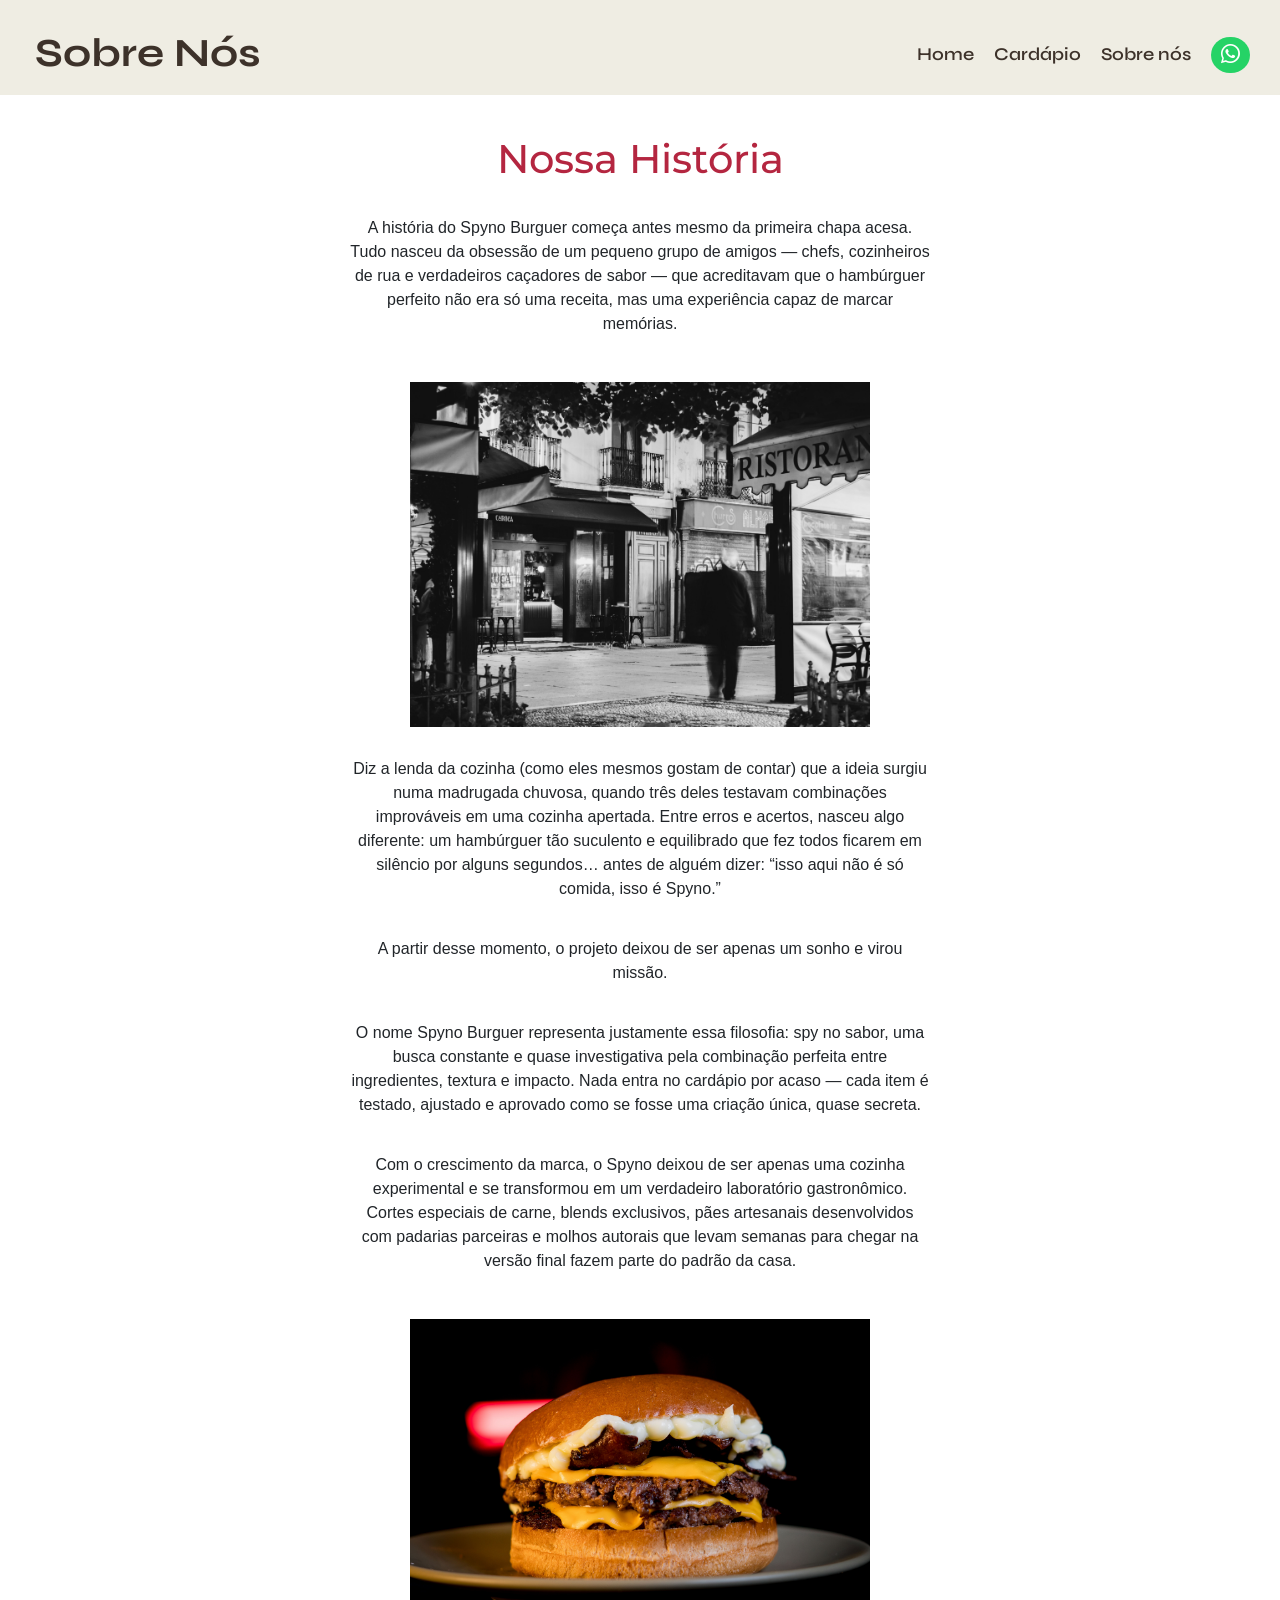
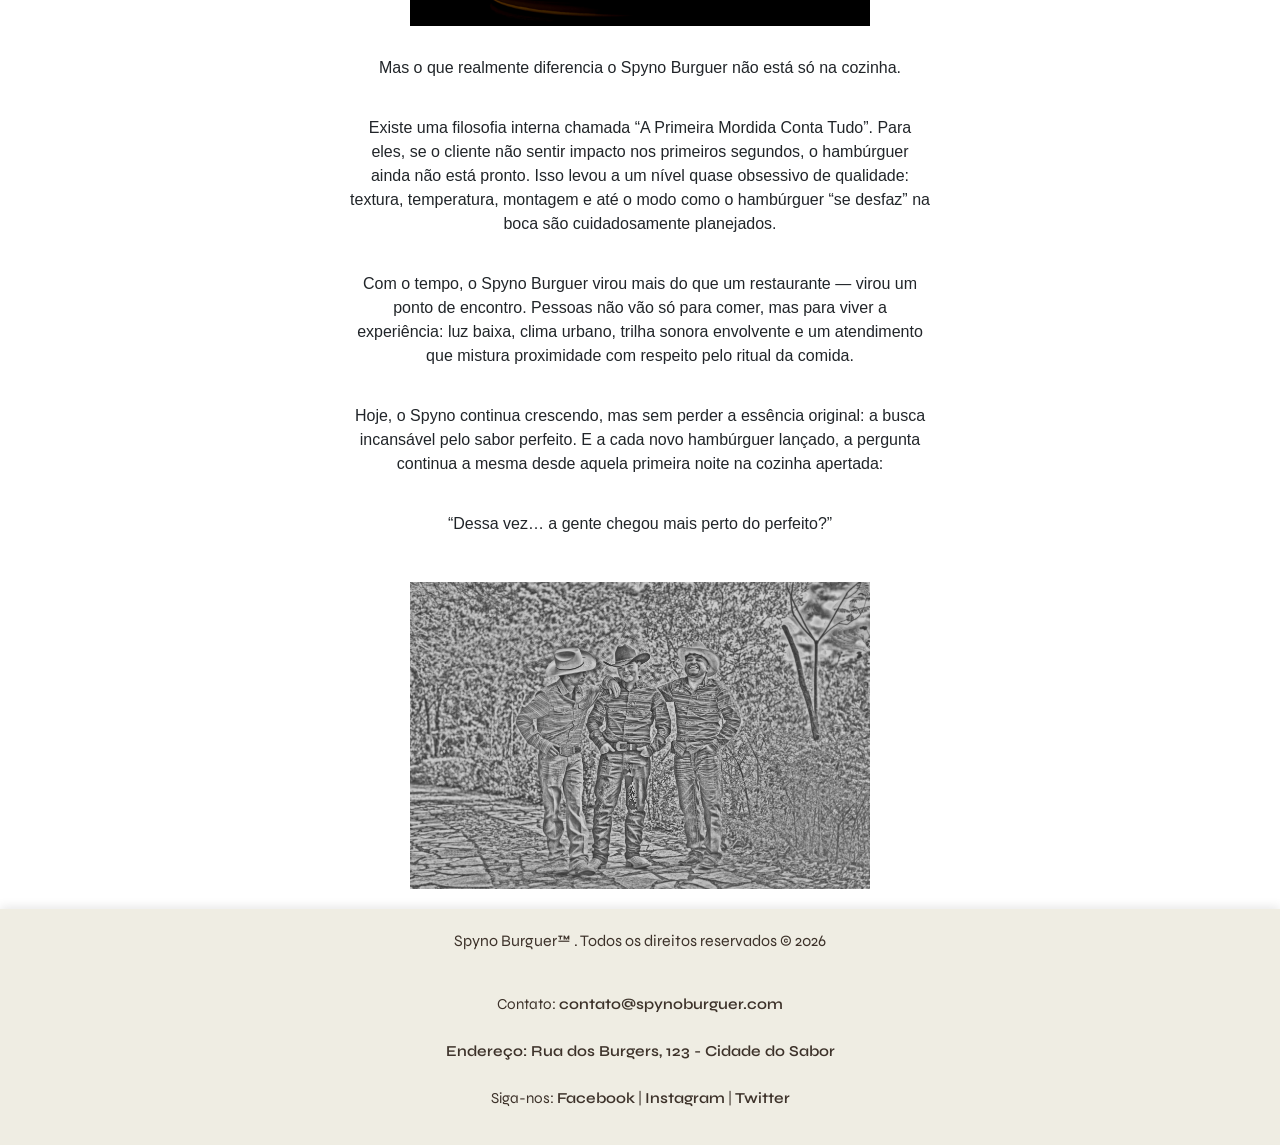
==== html/aboutUs.html @ 17cd7b4d "refactor: menu links" ====
<!DOCTYPE html>
<html lang="en">
<head>
    <meta charset="UTF-8">
    <meta name="viewport" content="width=device-width, initial-scale=1.0">
    <title>Sobre Nós</title>
         <!-- Fontes externas do Google -->
    <link rel="preconnect" href="https://fonts.googleapis.com">
    <link rel="preconnect" href="https://fonts.gstatic.com" crossorigin>

    <link href="https://fonts.googleapis.com/css2?family=Montserrat:ital,wght@0,100..900;1,100..900&family=Syne:wght@400..800&display=swap" rel="stylesheet">

    <link href="https://fonts.googleapis.com/css2?family=Poppins:ital,wght@0,100;0,200;0,300;0,400;0,500;0,600;0,700;0,800;0,900;1,100;1,200;1,300;1,400;1,500;1,600;1,700;1,800;1,900&display=swap" rel="stylesheet">

    <!-- Ícones do Google -->
    <link rel="stylesheet" href="https://fonts.googleapis.com/css2?family=Material+Symbols+Outlined:opsz,wght,FILL,GRAD@24,400,0,0&icon_names=menu" />
     <!-- Bootstrap (CSS + ícones) -->
    <link href="https://cdn.jsdelivr.net/npm/bootstrap@5.3.8/dist/css/bootstrap.min.css" rel="stylesheet">
    <link rel="stylesheet" href="https://cdn.jsdelivr.net/npm/bootstrap-icons@1.11.3/font/bootstrap-icons.min.css">
    <link rel="stylesheet" href="../css/conf.css">
    <link rel="stylesheet" href="../css/components/header.css">
    <link rel="stylesheet" href="../css/components/main.css">
    <link rel="stylesheet" href="../css/components/footer.css">
    <link rel="stylesheet" href="../css/layout/aboutUs.css">
    <link rel="stylesheet" href="../css/components/text.css">
    <link rel="stylesheet" href="../css/components/animations.css">
    <link rel="stylesheet" href="../css/components/zap.css">
    <link rel="stylesheet" href="../css/components/menu.css">
</head>
<body>
    <header class="header">
         <h1 class="title" id="title-about-us">
            Sobre Nós
        </h1>
        <!-- Menu de navegação -->
     <nav class="menu">

            <!-- Ícone do menu mobile -->
            <span class="material-symbols-outlined" id="menu-btn">
                menu
            </span>

            <!-- Lista de navegação -->
            <ul id="menu-list">

                <li><a href="../../SpynoBurguer/index.html">Home</a></li>
                <li><a href="../html/menu.html">Cardápio</a></li>
                <li><a href="../../SpynoBurguer/html/aboutUs.html">Sobre nós</a></li>
            </ul>
            <span id="zapContainer">
                <a href="https://wa.me/5511999999999" target="_blank" class="whatsapp-btn">
                    <i class="bi bi-whatsapp"></i>
                </a>
            </span>
        </nav>
    </header>
    <main class="main">
        <h2 class="subtitle" id="subtitleABS">Nossa História</h2>
    <p class="paragraph">
        A história do Spyno Burguer começa antes mesmo da primeira chapa acesa. Tudo nasceu da obsessão de um pequeno grupo de amigos — chefs, cozinheiros de rua e verdadeiros caçadores de sabor — que acreditavam que o hambúrguer perfeito não era só uma receita, mas uma experiência capaz de marcar memórias.
    </p>
    <img src="../images/Restaturante.jpg" alt="Restaurante antigo" class="imgABS">
  <!--Paragrafo-->
    <p class="paragraph">
        Diz a lenda da cozinha (como eles mesmos gostam de contar) que a ideia surgiu numa madrugada chuvosa, quando três deles testavam combinações improváveis em uma cozinha apertada. Entre erros e acertos, nasceu algo diferente: um hambúrguer tão suculento e equilibrado que fez todos ficarem em silêncio por alguns segundos… antes de alguém dizer: “isso aqui não é só comida, isso é Spyno.”
    </p>
  <!--Paragrafo-->
    <p class="paragraph">A partir desse momento, o projeto deixou de ser apenas um sonho e virou missão.</p>

    <p class="paragraph">
        O nome Spyno Burguer representa justamente essa filosofia: spy no sabor, uma busca constante e quase investigativa pela combinação perfeita entre ingredientes, textura e impacto. Nada entra no cardápio por acaso — cada item é testado, ajustado e aprovado como se fosse uma criação única, quase secreta.
    </p>
  <!--Paragrafo-->

    <p class="paragraph">
        Com o crescimento da marca, o Spyno deixou de ser apenas uma cozinha experimental e se transformou em um verdadeiro laboratório gastronômico. Cortes especiais de carne, blends exclusivos, pães artesanais desenvolvidos com padarias parceiras e molhos autorais que levam semanas para chegar na versão final fazem parte do padrão da casa.
    </p>
    <img src="../images/HamburguerABS.jpg" alt="Haburguer Do Cardapio" class="imgABS">
    <!--Paragrafo-->
    <p class="paragraph">Mas o que realmente diferencia o Spyno Burguer não está só na cozinha.</p>
      <!--Paragrafo-->
    <p class="paragraph">
        Existe uma filosofia interna chamada “A Primeira Mordida Conta Tudo”. Para eles, se o cliente não sentir impacto nos primeiros segundos, o hambúrguer ainda não está pronto. Isso levou a um nível quase obsessivo de qualidade: textura, temperatura, montagem e até o modo como o hambúrguer “se desfaz” na boca são cuidadosamente planejados.
    </p>
  <!--Paragrafo-->
    <p class="paragraph">
        Com o tempo, o Spyno Burguer virou mais do que um restaurante — virou um ponto de encontro. Pessoas não vão só para comer, mas para viver a experiência: luz baixa, clima urbano, trilha sonora envolvente e um atendimento que mistura proximidade com respeito pelo ritual da comida.
    </p>
  <!--Paragrafo-->
    <p class="paragraph">
    Hoje, o Spyno continua crescendo, mas sem perder a essência original: a busca incansável pelo sabor perfeito. E a cada novo hambúrguer lançado, a pergunta continua a mesma desde aquela primeira noite na cozinha apertada:
    </p>
  <!--Paragrafo-->
    <p class="paragraph">“Dessa vez… a gente chegou mais perto do perfeito?” </p>
    <img src="../images/3amigos.jpg" alt="3 amigos em uma antiga foto" class="imgABS">
    </main>

     <footer class="footer">
        <p>Spyno Burguer™ . Todos os direitos reservados © 2026</p>
        <br>
      <div class="contact-info">
          
            <p class="contact">Contato: <a href="mailto:contato@spynoburguer.com">contato@spynoburguer.com</a></p>
            <p class="address"><a href="https://www.google.com/maps" target="_blank" rel="external">Endereço: Rua dos Burgers, 123 - Cidade do Sabor</a></p>         
               <p class="social">
                Siga-nos:
                <a href="https://www.facebook.com/spynoburguer" target="_blank">Facebook</a> |
                <a href="https://www.instagram.com/spynoburguer" target="_blank">Instagram</a> |
                <a href="https://www.twitter.com/spynoburguer" target="_blank">Twitter</a>
            </p>
      </div>
    </footer>
    <script src="../js/menu.js"></script>
    <script src="../js/load.js"></script>

    <!-- Bootstrap JS -->
    <script src="https://cdn.jsdelivr.net/npm/bootstrap@5.3.8/dist/js/bootstrap.bundle.min.js"></script>
</body>
</html>
---- css/conf.css ----
/* Reset geral: remove espaçamentos padrão do navegador e padroniza o modelo de caixa */
* {
    padding: 0px;
    margin: 0px;
    box-sizing: border-box; /* facilita layout: padding não aumenta o tamanho do elemento */
}

/* Variáveis globais de cor (design system simples) */
:root {
    --base: #efede3;          /* cor de fundo base */
    --shadows: #000000a6;     /* sombra semi-transparente */

    --cta: #B42640;           /* cor de destaque (botões/ações principais) */
    --accent: #FCD150;        /* cor de destaque secundário */

    --text: #000000;          /* texto principal */
    --text-additional: #3d322a; /* texto secundário */
    --text-day: #ffffff;      /* texto sobre fundos escuros */
}

/* Estrutura base da página */
body {
    width: 100%;
    margin: 0px;
    padding: 0px;

    min-height: 100vh; /* garante que ocupa pelo menos a altura da tela */

    display: flex;
    flex-direction: column; /* organiza conteúdo em coluna */
}

/* Faz o conteúdo principal ocupar o espaço restante */
main {
    flex: 1; /* empurra footer pra baixo e ocupa espaço disponível */
}
---- css/components/header.css ----
/* Header da página */
.header {
    display: flex;        /* ativa flexbox */
    min-width: 100%;      /* tenta ocupar toda largura */

    background: var(--base); /* fundo do header */

    padding: 10px;        /* espaço interno */
}
---- css/components/main.css ----
/* Container principal da página */
.main {
    display: flex;              /* ativa flexbox */
    width: 100%;                /* ocupa toda largura */
    height: 100vh;              /* ocupa toda altura da tela */

    flex-direction: column;     /* organiza itens em coluna */

    align-items: center;        /* centraliza horizontalmente */
    justify-content: flex-start;    /* centraliza verticalmente */
}
---- css/components/footer.css ----
/* Footer da página */
.footer {
    display: flex;
    flex-direction: column; /* 👈 ESSENCIAL: organiza em coluna */
    align-items: center;
    justify-content: center;

    width: 100%;
    background: var(--base);

    padding: 20px 15px;
    margin: 0;

    color: var(--text-additional);
    font-family: 'Syne', sans-serif;

    text-align: center;

    box-shadow: 0 -2px 10px rgba(0,0,0,0.1);
}

/* texto principal */
.footer .copyright {
    font-size: 1.1rem;
    font-weight: 500;
    margin-bottom: 10px;
}

/* bloco de contato */
.contact-info {
    display: flex;
    flex-direction: column; /* 👈 evita tudo ficar na mesma linha */
    align-items: center;
    gap: 8px;

    font-size: 0.95rem;
}

/* links */
.contact-info a {
    color: inherit;
    text-decoration: none;
    font-weight: 600;
}

.contact-info a:hover {
    text-decoration: underline;
}

/* responsivo */
@media (max-width: 768px) {
    .footer .copyright {
        font-size: 0.9rem;
    }

    .contact-info {
        font-size: 0.8rem;
    }
}
---- css/layout/aboutUs.css ----
#title-about-us{
    animation: slideIn 1s ease-in-out;
    margin-left: 2%;
    margin-top: 1.5%;
    white-space: nowrap;
    color: var(--text-additional);
}

#subtitleABS{
    animation: cascade 1s ease-in-out;
    color: var(--cta);
    font-weight: 500;
    padding: 15px;
    margin-top: 2%;
    font-size: 2.5rem;
}


.imgABS{
    animation: cascade 1s ease-in-out;
    display: block;
    width: 500px;
    padding: 20px;
}

@media (max-width: 768px) {
    #title-about-us{
        margin-top: 8.5%;
        font-size: 2rem;
    }
}
---- css/components/text.css ----
/* Título principal */
.title {
    font-family: 'Syne', sans-serif;
    font-weight: bold;
    text-align: center;
    animation: cascade 1s ease-in-out; /* entrada suave */
}

/* Subtítulo */
.subtitle {
    font-family: 'Montserrat', sans-serif;
    font-weight: normal;
    text-align: center;
    animation: cascade 1s ease-in-out;
}

/* Parágrafo padrão */
.paragraph {
    max-width: 600px; /* evita linha muito longa (boa prática UX) */
    padding: 10px;
    line-height: 1.5; /* melhora leitura */

    font-family: Helvetica, sans-serif;
    font-size: 1rem;
    text-align: center;

    animation: cascade 1s ease-in-out;
}
---- css/components/animations.css ----
/* Faz o elemento aparecer gradualmente (de transparente para visível) */
@keyframes fadeIn {
    from {
        opacity: 0;
    }
    to {
        opacity: 1;
    }
}

/* Faz o elemento desaparecer gradualmente (de visível para transparente) */
@keyframes fadeout {
    from {
        opacity: 1;
    }
    to {
        opacity: 0;
    }
}

/* Animação de “entrada suave” com leve subida */
@keyframes cascade {
    from {
        opacity: 0;
        transform: translateY(-10px); /* começa um pouco acima */
    }
    to {
        opacity: 1;
        transform: translateY(0); /* volta pra posição normal */
    }
}

/* Efeito de pulsação (cresce e volta ao normal) */
@keyframes pulse {
    0% {
        transform: scale(1);
    }
    50% {
        transform: scale(1.08); /* aumenta levemente */
    }
    100% {
        transform: scale(1); /* volta ao tamanho original */
    }
}

/* Entrada vindo da esquerda para o centro */
@keyframes slideIn {
    from {
        transform: translateX(-100%); /* começa fora da tela à esquerda */
        opacity: 0;
    }
    to {
        transform: translateX(0); /* posição final */
        opacity: 1;
    }
}



.fade-in.show {
  animation: fadeIn 0.6s ease forwards;
}

.fade-out.show {
  animation: fadeout 0.6s ease forwards;
}

.cascade.show {
  animation: cascade 0.6s ease forwards;
}

.slide-in.show {
  animation: slideIn 0.6s ease forwards;
}
---- css/components/zap.css ----
/* Botão do WhatsApp */
.whatsapp-btn {
    display: inline-flex; /* coloca ícone + texto lado a lado */
    align-items: center;  /* centraliza verticalmente */
    justify-content: center;
    gap: 8px;             /* espaço entre ícone e texto */

    padding: 4px 10px;

    background-color: #25D366; /* verde oficial WhatsApp */
    color: white;

    text-decoration: none;

    border-radius: 100%; /* deixa totalmente circular */

    transition: transform .3s ease; /* animação suave no hover */
}

/* Hover do botão */
.whatsapp-btn:hover {
    transform: scale(1.1); /* aumenta levemente */

    box-shadow: 0px 0px 8px #25D366; /* glow verde */
}

/* Ícone do WhatsApp */
.bi-whatsapp {
    font-size: 1.2rem;
}

@media (max-width: 768px) {
    .bi-whatsapp{
        font-size: 1.8rem;
    }
}
---- css/components/menu.css ----
/* =========================
   MENU DESKTOP
========================= */

.menu {
    display: flex;
    justify-content: flex-end; /* joga o menu pro lado direito */
    align-items: center;

    width: 100%;
    
    padding: 10px 20px;
    margin-top: 15px;

    position: relative; /* base pro dropdown mobile */
}

/* UL do menu */
.menu ul {
    display: flex;
    align-items: center;
    gap: 20px; /* espaçamento entre links */

    margin: 0;
    padding: 0;
}

/* Remove bullets da lista */
.menu ul li {
    list-style: none;
}

/* Links */
.menu ul li a {
    text-decoration: none;

    color: var(--text-additional);

    font-size: 18px;
    font-family: 'Syne', sans-serif;
    font-weight: 600;

    animation: fadeIn 0.5s ease;
    transition: opacity 0.3s ease;
}

/* Hover simples (leve e clean) */
.menu ul li a:hover {
    opacity: 0.7;
}

/* Ícone hamburguer (desktop escondido) */
.material-symbols-outlined {
    display: none;

    font-size: 32px;
    color: var(--text-additional);

    cursor: pointer;

    transition: opacity 0.3s ease;
}

.material-symbols-outlined:hover {
    opacity: 0.7;
}

#zapContainer{
    padding-left: 20px;
}

/* =========================
   MENU MOBILE
========================= */

@media (max-width: 768px) {

    /* mostra hamburguer */
    .material-symbols-outlined {
        display: block;
    }

    /* links mobile */
    .menu ul li a {
        font-size: 1.3rem;
        font-weight: 700;
        color: var(--text-additional);

        font-family: 'Syne', sans-serif;

        text-align: flex-start; /* ⚠️ isso aqui não existe */
    }

    /* dropdown */
    .menu ul {
        display: flex;
        flex-direction: column;

        align-items: left; /* ⚠️ isso também é inválido */
        z-index: 1;
        gap: 15px;

        position: absolute;

        padding: 15px 20px;
        border-radius: 8px;

        top: 72px;
        right: -20px;

        background-color: var(--base);

        opacity: 0;
        visibility: hidden;

        transform: translateY(-10px);

        transition: opacity 0.4s ease,
                    transform 0.4s ease,
                    visibility 0.4s;
    }

    /* menu aberto */
    .menu ul.active {
        opacity: 1;
        visibility: visible;

        transform: translateY(0);
    }

    /* setinha do dropdown */
    .menu ul::before {
        content: "";

        position: absolute;

        top: -9px;
        right: 31px;

        border-left: 8px solid transparent;
        border-right: 8px solid transparent;
        border-bottom: 10px solid var(--base);
    }
    #zapContainer{
    padding-left: 20px;
    margin-right: -20px;
}

}
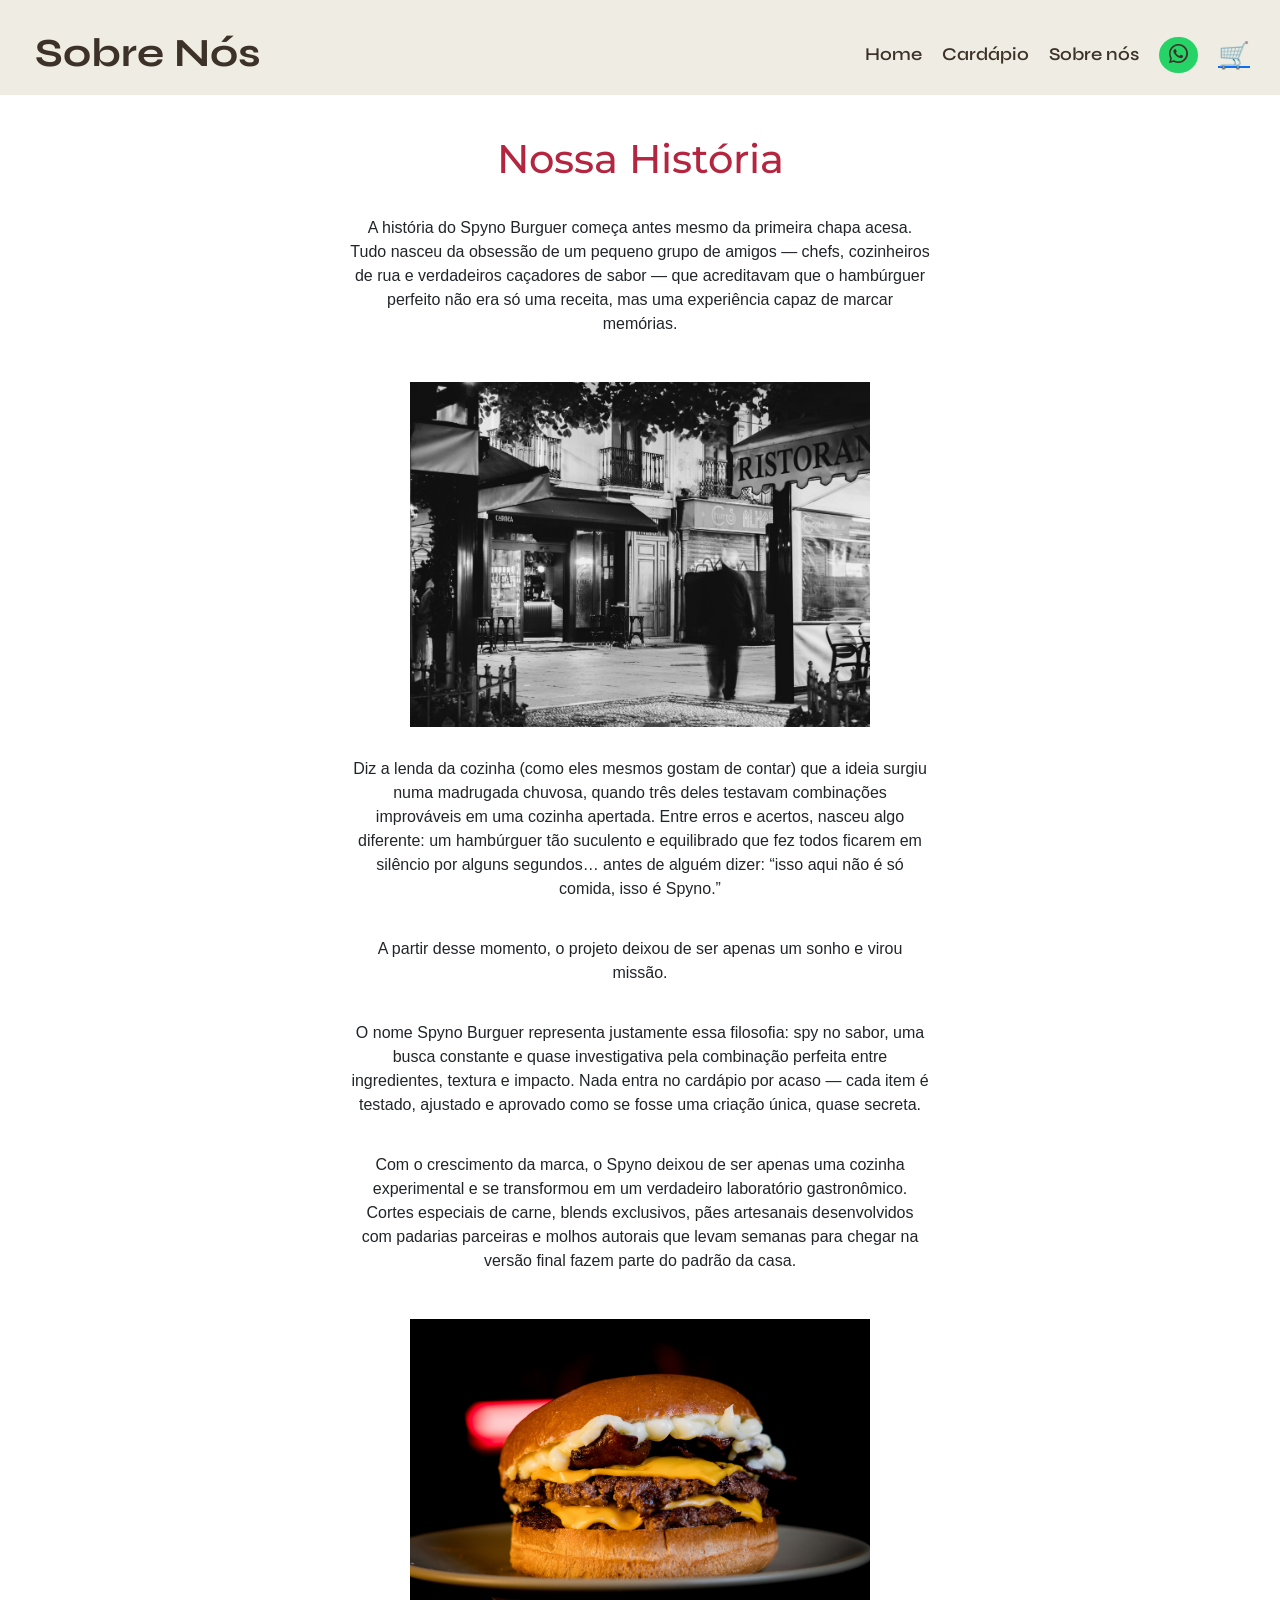
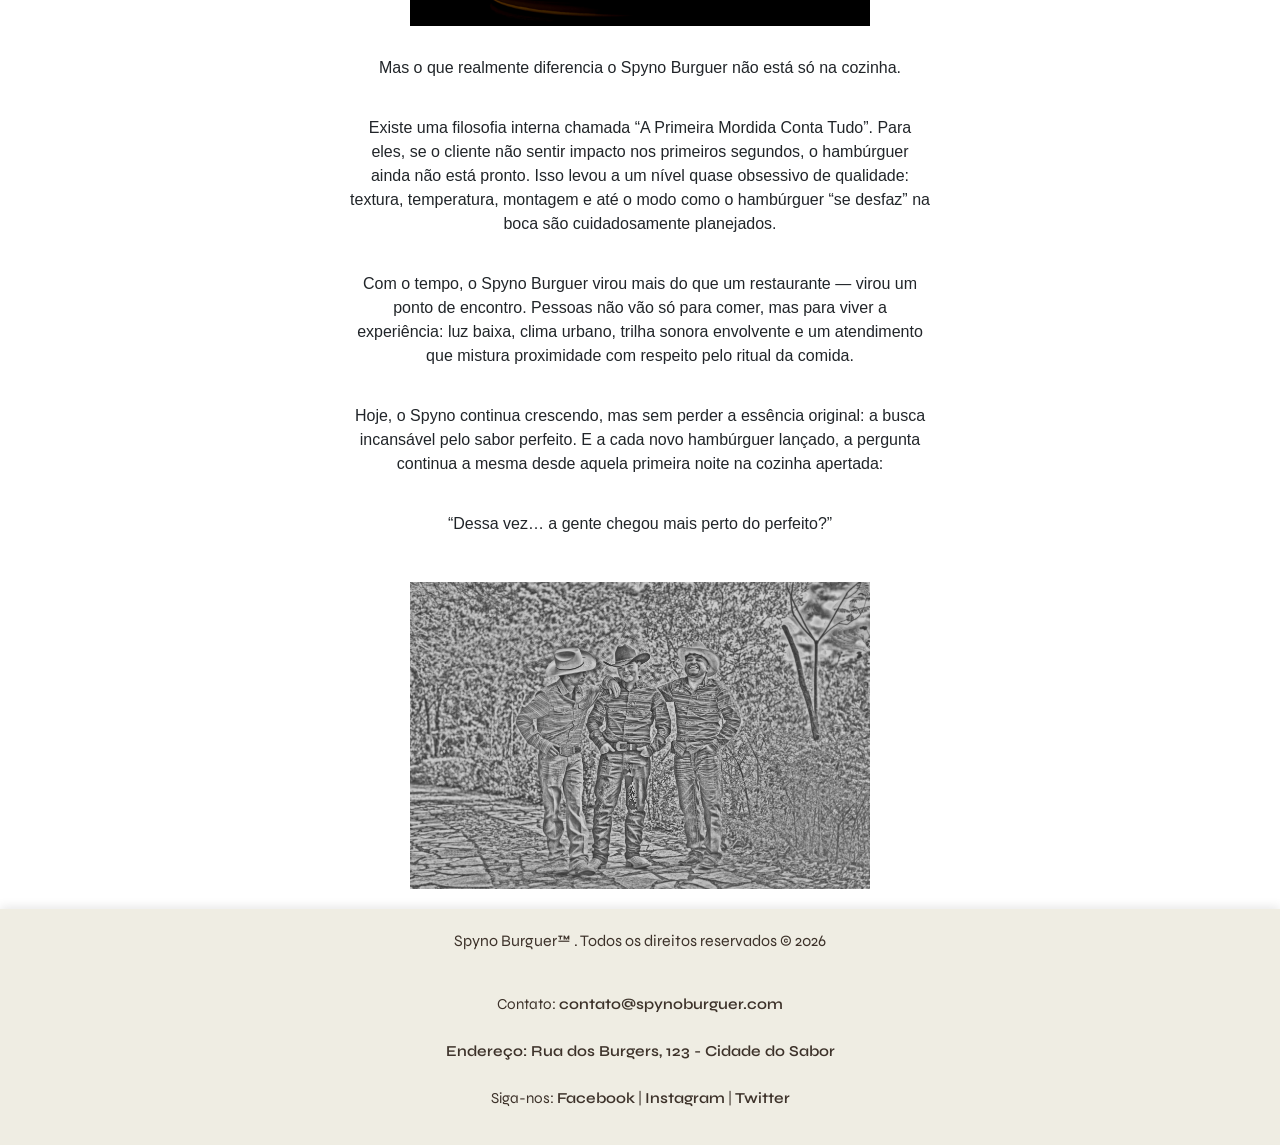
==== commit 99a684e0: "feat: carrinho" ====
--- a/html/aboutUs.html
+++ b/html/aboutUs.html
@@ -44,13 +44,15 @@
             <ul id="menu-list">
 
                 <li><a href="../../SpynoBurguer/index.html">Home</a></li>
-                <li><a href="../html/menu.html">Cardápio</a></li>
+                <li><a href="../../SpynoBurguer/html/menu.html">Cardápio</a></li>
                 <li><a href="../../SpynoBurguer/html/aboutUs.html">Sobre nós</a></li>
+                <li><a href="https://wa.me/5511999999999" target="_blank" class="whatsapp-btn">
+                    <i class="bi bi-whatsapp"></i>
+                </a></li>  
             </ul>
-            <span id="zapContainer">
-                <a href="https://wa.me/5511999999999" target="_blank" class="whatsapp-btn">
-                    <i class="bi bi-whatsapp"></i>
-                </a>
+          
+             <span id="carrinho">
+                <a href="/html/carrinho.html">&#x1F6D2;</a>
             </span>
         </nav>
     </header>
--- a/css/components/menu.css
+++ b/css/components/menu.css
@@ -68,6 +68,10 @@
 
 #zapContainer{
     padding-left: 20px;
+}
+#carrinho{
+    padding-left: 20px;
+    font-size: 1.6rem;
 }
 
 /* =========================
@@ -146,5 +150,8 @@
     padding-left: 20px;
     margin-right: -20px;
 }
+    #carrinho{
+        margin-left: 0px;
+    }
 
 }
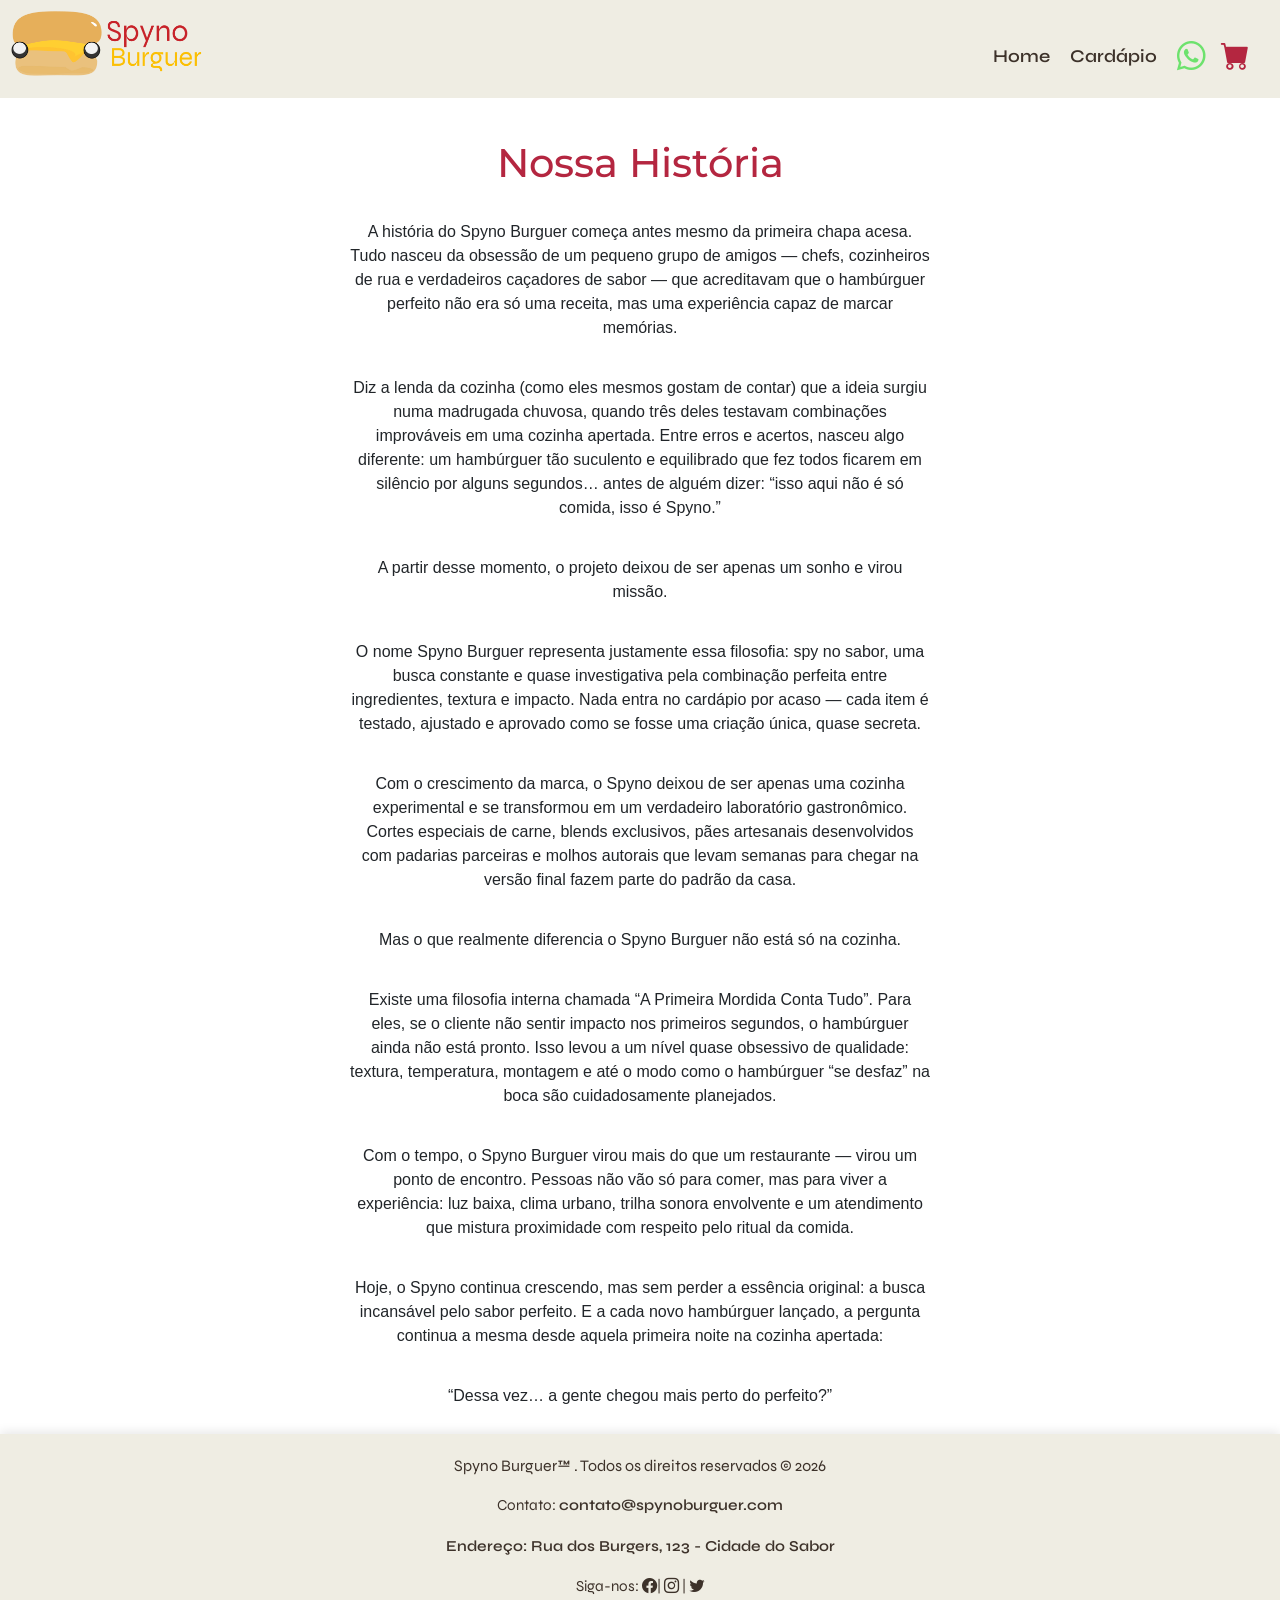
==== commit 1a0a5540: "refactor: reorganize files and update configurations" ====
--- a/html/aboutUs.html
+++ b/html/aboutUs.html
@@ -1,5 +1,5 @@
 <!DOCTYPE html>
-<html lang="en">
+<html lang="pt-br">
 <head>
     <meta charset="UTF-8">
     <meta name="viewport" content="width=device-width, initial-scale=1.0">
@@ -18,20 +18,19 @@
     <link href="https://cdn.jsdelivr.net/npm/bootstrap@5.3.8/dist/css/bootstrap.min.css" rel="stylesheet">
     <link rel="stylesheet" href="https://cdn.jsdelivr.net/npm/bootstrap-icons@1.11.3/font/bootstrap-icons.min.css">
     <link rel="stylesheet" href="../css/conf.css">
-    <link rel="stylesheet" href="../css/components/header.css">
-    <link rel="stylesheet" href="../css/components/main.css">
-    <link rel="stylesheet" href="../css/components/footer.css">
+    <link rel="stylesheet" href="../css/components/animations.css">
+    <link rel="stylesheet" href="../css/layout/base.css">
     <link rel="stylesheet" href="../css/layout/aboutUs.css">
-    <link rel="stylesheet" href="../css/components/text.css">
-    <link rel="stylesheet" href="../css/components/animations.css">
-    <link rel="stylesheet" href="../css/components/zap.css">
     <link rel="stylesheet" href="../css/components/menu.css">
+    <link rel="stylesheet" href="../css/components/button.css">
+    <link rel="stylesheet" href="../css/components/card.css">
 </head>
 <body>
     <header class="header">
-         <h1 class="title" id="title-about-us">
-            Sobre Nós
-        </h1>
+        <picture>
+            <source media="(max-width: 768px)" srcset="images/logo-mob.png">
+            <img src="../images/logo.png" alt="Hamburguer com olinhos e o nome Spyno Burguer" class="logo-img">
+        </picture>
         <!-- Menu de navegação -->
      <nav class="menu">
 
@@ -43,16 +42,15 @@
             <!-- Lista de navegação -->
             <ul id="menu-list">
 
-                <li><a href="../../SpynoBurguer/index.html">Home</a></li>
-                <li><a href="../../SpynoBurguer/html/menu.html">Cardápio</a></li>
-                <li><a href="../../SpynoBurguer/html/aboutUs.html">Sobre nós</a></li>
+                <li><a href="../index.html">Home</a></li>
+                <li><a href="menu.html">Cardápio</a></li>
                 <li><a href="https://wa.me/5511999999999" target="_blank" class="whatsapp-btn">
                     <i class="bi bi-whatsapp"></i>
                 </a></li>  
             </ul>
           
              <span id="carrinho">
-                <a href="/html/carrinho.html">&#x1F6D2;</a>
+                <a href="carrinho.html"><i class="bi bi-cart-fill"></i></a>
             </span>
         </nav>
     </header>
@@ -61,7 +59,6 @@
     <p class="paragraph">
         A história do Spyno Burguer começa antes mesmo da primeira chapa acesa. Tudo nasceu da obsessão de um pequeno grupo de amigos — chefs, cozinheiros de rua e verdadeiros caçadores de sabor — que acreditavam que o hambúrguer perfeito não era só uma receita, mas uma experiência capaz de marcar memórias.
     </p>
-    <img src="../images/Restaturante.jpg" alt="Restaurante antigo" class="imgABS">
   <!--Paragrafo-->
     <p class="paragraph">
         Diz a lenda da cozinha (como eles mesmos gostam de contar) que a ideia surgiu numa madrugada chuvosa, quando três deles testavam combinações improváveis em uma cozinha apertada. Entre erros e acertos, nasceu algo diferente: um hambúrguer tão suculento e equilibrado que fez todos ficarem em silêncio por alguns segundos… antes de alguém dizer: “isso aqui não é só comida, isso é Spyno.”
@@ -77,7 +74,6 @@
     <p class="paragraph">
         Com o crescimento da marca, o Spyno deixou de ser apenas uma cozinha experimental e se transformou em um verdadeiro laboratório gastronômico. Cortes especiais de carne, blends exclusivos, pães artesanais desenvolvidos com padarias parceiras e molhos autorais que levam semanas para chegar na versão final fazem parte do padrão da casa.
     </p>
-    <img src="../images/HamburguerABS.jpg" alt="Haburguer Do Cardapio" class="imgABS">
     <!--Paragrafo-->
     <p class="paragraph">Mas o que realmente diferencia o Spyno Burguer não está só na cozinha.</p>
       <!--Paragrafo-->
@@ -94,22 +90,20 @@
     </p>
   <!--Paragrafo-->
     <p class="paragraph">“Dessa vez… a gente chegou mais perto do perfeito?” </p>
-    <img src="../images/3amigos.jpg" alt="3 amigos em uma antiga foto" class="imgABS">
     </main>
 
      <footer class="footer">
         <p>Spyno Burguer™ . Todos os direitos reservados © 2026</p>
-        <br>
       <div class="contact-info">
           
             <p class="contact">Contato: <a href="mailto:contato@spynoburguer.com">contato@spynoburguer.com</a></p>
             <p class="address"><a href="https://www.google.com/maps" target="_blank" rel="external">Endereço: Rua dos Burgers, 123 - Cidade do Sabor</a></p>         
-               <p class="social">
-                Siga-nos:
-                <a href="https://www.facebook.com/spynoburguer" target="_blank">Facebook</a> |
-                <a href="https://www.instagram.com/spynoburguer" target="_blank">Instagram</a> |
-                <a href="https://www.twitter.com/spynoburguer" target="_blank">Twitter</a>
-            </p>
+        <p class="social">
+            Siga-nos:
+        <a href="https://www.facebook.com/spynoburguer" target="_blank"><i class="bi bi-facebook"></i></a>|
+        <a href="https://www.instagram.com/spynoburguer" target="_blank"><i class="bi bi-instagram"></i></a> |
+        <a href="https://www.twitter.com/spynoburguer" target="_blank"><i class="bi bi-twitter"></i></a>
+        </p>
       </div>
     </footer>
     <script src="../js/menu.js"></script>
--- a/css/conf.css
+++ b/css/conf.css
@@ -33,4 +33,36 @@
 /* Faz o conteúdo principal ocupar o espaço restante */
 main {
     flex: 1; /* empurra footer pra baixo e ocupa espaço disponível */
+}
+
+
+/* === TEXTOS === */
+
+/* Título principal */
+.title {
+    font-family: 'Syne', sans-serif;
+    font-weight: bold;
+    text-align: center;
+    animation: cascade 1s ease-in-out; /* entrada suave */
+}
+
+/* Subtítulo */
+.subtitle {
+    font-family: 'Montserrat', sans-serif;
+    font-weight: normal;
+    text-align: center;
+    animation: cascade 1s ease-in-out;
+}
+
+/* Parágrafo padrão */
+.paragraph {
+    max-width: 600px; /* evita linha muito longa (boa prática UX) */
+    padding: 10px;
+    line-height: 1.5; /* melhora leitura */
+
+    font-family: Helvetica, sans-serif;
+    font-size: 1rem;
+    text-align: center;
+
+    animation: cascade 1s ease-in-out;
 }
--- a/css/layout/base.css
+++ b/css/layout/base.css
@@ -0,0 +1,147 @@
+/* ==================================================
+   HEADER
+================================================== */
+
+.header {
+    width: 100%;
+    padding: 10px;
+
+    display: flex;
+
+    background: var(--base);
+}
+
+
+/* ==================================================
+   MAIN
+================================================== */
+
+.main {
+    width: 100%;
+    height: 100vh;
+
+    display: flex;
+    flex-direction: column;
+    align-items: center;
+    justify-content: flex-start;
+}
+
+
+/* ==================================================
+   FOOTER
+================================================== */
+
+.footer {
+    width: 100%;
+    margin: 0;
+    padding: 20px 15px;
+
+    display: flex;
+    flex-direction: column;
+    align-items: center;
+    justify-content: center;
+
+    color: var(--text-additional);
+    background: var(--base);
+
+    font-family: "Syne", sans-serif;
+    text-align: center;
+
+    box-shadow: 0 -2px 10px rgba(0, 0, 0, 0.1);
+}
+
+
+/* Texto principal */
+
+.footer .copyright {
+    margin-bottom: 2px;
+
+    font-size: 0.9rem;
+    font-weight: 500;
+}
+
+
+/* ==================================================
+   INFORMAÇÕES DE CONTATO
+================================================== */
+
+.contact-info {
+    display: flex;
+    flex-direction: column;
+    align-items: center;
+
+    gap: 2px;
+
+    font-size: 0.95rem;
+}
+
+
+/* Links */
+
+.contact-info a {
+    color: inherit;
+    text-decoration: none;
+    font-weight: 600;
+}
+
+.contact-info a:hover {
+    text-decoration: underline;
+}
+
+
+/* ==================================================
+   LOGO
+================================================== */
+
+.logo-img {
+    width: 200px;
+    margin: 0;
+
+    display: inline-block;
+
+    animation: cascade 1s ease;
+}
+
+
+/* ==================================================
+   RESPONSIVIDADE
+================================================== */
+
+@media (max-width: 768px) {
+
+    /* Header */
+
+    .header {
+        position: relative;
+
+        align-items: center;
+        justify-content: center;
+    }
+
+
+    /* Logo */
+
+    .logo-img {
+        width: 170px;
+    }
+
+
+    /* Menu */
+
+    .menu {
+        position: absolute;
+        right: 10px;
+    }
+
+
+    /* Footer */
+
+    .footer .copyright {
+        font-size: 0.9rem;
+    }
+
+    .contact-info {
+        font-size: 0.8rem;
+    }
+
+}
--- a/css/layout/aboutUs.css
+++ b/css/layout/aboutUs.css
@@ -1,11 +1,3 @@
-#title-about-us{
-    animation: slideIn 1s ease-in-out;
-    margin-left: 2%;
-    margin-top: 1.5%;
-    white-space: nowrap;
-    color: var(--text-additional);
-}
-
 #subtitleABS{
     animation: cascade 1s ease-in-out;
     color: var(--cta);
@@ -14,18 +6,3 @@
     margin-top: 2%;
     font-size: 2.5rem;
 }
-
-
-.imgABS{
-    animation: cascade 1s ease-in-out;
-    display: block;
-    width: 500px;
-    padding: 20px;
-}
-
-@media (max-width: 768px) {
-    #title-about-us{
-        margin-top: 8.5%;
-        font-size: 2rem;
-    }
-}
--- a/css/components/menu.css
+++ b/css/components/menu.css
@@ -1,60 +1,69 @@
-
-/* =========================
+/* ==================================================
    MENU DESKTOP
-========================= */
+================================================== */
 
 .menu {
+    position: relative;
+
     display: flex;
-    justify-content: flex-end; /* joga o menu pro lado direito */
     align-items: center;
+    justify-content: flex-end;
 
     width: 100%;
-    
     padding: 10px 20px;
     margin-top: 15px;
-
-    position: relative; /* base pro dropdown mobile */
 }
 
-/* UL do menu */
+
+/* ==================================================
+   LISTA DO MENU
+================================================== */
+
 .menu ul {
     display: flex;
     align-items: center;
-    gap: 20px; /* espaçamento entre links */
+
+    gap: 20px;
 
     margin: 0;
     padding: 0;
 }
 
-/* Remove bullets da lista */
 .menu ul li {
     list-style: none;
 }
 
-/* Links */
+
+/* ==================================================
+   LINKS
+================================================== */
+
 .menu ul li a {
-    text-decoration: none;
+    font-family: "Syne", sans-serif;
+    font-size: 18px;
+    font-weight: 600;
 
     color: var(--text-additional);
-
-    font-size: 18px;
-    font-family: 'Syne', sans-serif;
-    font-weight: 600;
+    text-decoration: none;
 
     animation: fadeIn 0.5s ease;
     transition: opacity 0.3s ease;
 }
 
-/* Hover simples (leve e clean) */
 .menu ul li a:hover {
     opacity: 0.7;
 }
 
-/* Ícone hamburguer (desktop escondido) */
+
+/* ==================================================
+   ÍCONE HAMBURGUER
+================================================== */
+
 .material-symbols-outlined {
     display: none;
 
     font-size: 32px;
+
     color: var(--text-additional);
 
     cursor: pointer;
@@ -66,52 +75,56 @@
     opacity: 0.7;
 }
 
-#zapContainer{
-    padding-left: 20px;
-}
-#carrinho{
-    padding-left: 20px;
-    font-size: 1.6rem;
+
+/* ==================================================
+   ÍCONES — WHATSAPP E CARRINHO
+================================================== */
+
+#carrinho {
+    margin-left: 15px;
 }
 
-/* =========================
+
+/* ==================================================
    MENU MOBILE
-========================= */
+================================================== */
 
 @media (max-width: 768px) {
 
-    /* mostra hamburguer */
+    /* Ícone hamburguer */
+
     .material-symbols-outlined {
         display: block;
     }
 
-    /* links mobile */
+
+    /* Links */
+
     .menu ul li a {
+        font-family: "Syne", sans-serif;
         font-size: 1.3rem;
         font-weight: 700;
+
         color: var(--text-additional);
-
-        font-family: 'Syne', sans-serif;
-
-        text-align: flex-start; /* ⚠️ isso aqui não existe */
     }
 
-    /* dropdown */
+
+    /* Dropdown */
+
     .menu ul {
+        position: absolute;
+        top: 72px;
+        right: -20px;
+        z-index: 1;
+
         display: flex;
         flex-direction: column;
 
-        align-items: left; /* ⚠️ isso também é inválido */
-        z-index: 1;
         gap: 15px;
 
-        position: absolute;
+        padding: 15px 20px;
 
-        padding: 15px 20px;
         border-radius: 8px;
-
-        top: 72px;
-        right: -20px;
 
         background-color: var(--base);
 
@@ -120,12 +133,15 @@
 
         transform: translateY(-10px);
 
-        transition: opacity 0.4s ease,
-                    transform 0.4s ease,
-                    visibility 0.4s;
+        transition:
+            opacity 0.4s ease,
+            transform 0.4s ease,
+            visibility 0.4s;
     }
 
-    /* menu aberto */
+
+    /* Menu aberto */
+
     .menu ul.active {
         opacity: 1;
         visibility: visible;
@@ -133,12 +149,13 @@
         transform: translateY(0);
     }
 
-    /* setinha do dropdown */
+
+    /* Seta do dropdown */
+
     .menu ul::before {
         content: "";
 
         position: absolute;
-
         top: -9px;
         right: 31px;
 
@@ -146,12 +163,12 @@
         border-right: 8px solid transparent;
         border-bottom: 10px solid var(--base);
     }
-    #zapContainer{
-    padding-left: 20px;
-    margin-right: -20px;
-}
-    #carrinho{
-        margin-left: 0px;
+
+
+    /* WhatsApp */
+
+    #zapContainer {
+        padding-left: 20px;
+        margin-right: -20px;
     }
-
 }
--- a/css/components/button.css
+++ b/css/components/button.css
@@ -0,0 +1,60 @@
+/* ==================================================
+   CTA BUTTON
+================================================== */
+
+.callToAction {
+    margin-top: 20px;
+    padding: 7px 15px;
+
+    font-family: "Poppins", sans-serif;
+    font-size: 1.2em;
+    font-weight: 300;
+
+    color: var(--text-day);
+    background-color: var(--cta);
+
+    border: none;
+    border-radius: 30px;
+
+    cursor: pointer;
+
+    animation: cascade 1s ease-in-out;
+    transition: 0.3s ease-in-out;
+}
+
+
+/* Estado ao passar o mouse */
+
+.callToAction:hover {
+    color: var(--text);
+    background-color: var(--accent);
+}
+
+
+/* ==================================================
+   ICONS
+================================================== */
+
+
+/* WhatsApp */
+
+.bi-whatsapp {
+    font-size: 1.8rem;
+    color: #6de26d;
+}
+
+
+/* Carrinho */
+
+.bi-cart-fill {
+    font-size: 1.8rem;
+    color: #b42640;
+}
+
+.addcar{
+    display: inline;
+    color: var(--cta);
+    font-size: 1.6rem;
+    border: none;
+    text-align: end;
+}
--- a/css/components/card.css
+++ b/css/components/card.css
@@ -0,0 +1,129 @@
+/* ==================================================
+   CARD PRINCIPAL
+================================================== */
+
+.card {
+    max-width: 290px;
+    margin-top: 4%;
+    padding: 10px;
+
+    display: flex;
+    flex-direction: column;
+
+    border: none;
+    border-radius: 15px;
+
+    /* Efeito vidro */
+    background: rgba(104, 104, 104, 0.116);
+    backdrop-filter: blur(10px);
+    box-shadow: 0 4px 30px rgba(0, 0, 0, 0.1);
+
+    animation: cascade 0.5s ease-in-out;
+    transition: transform 0.3s ease;
+}
+
+
+/* Efeito ao passar o mouse */
+
+.card:hover {
+    transform: translateY(-5px);
+}
+
+
+/* ==================================================
+   CARD DO MENU
+================================================== */
+
+.card-menu {
+    max-width: 270px;
+    margin-left: 40px;
+    margin-bottom: 2%;
+
+    gap: 20px;
+}
+
+
+/* ==================================================
+   CONTEÚDO DO CARD
+================================================== */
+
+.card-title {
+    margin-top: 10px;
+
+    font-family: "Poppins", sans-serif;
+    font-size: 1.5rem;
+    font-weight: 600;
+
+    color: var(--cta);
+}
+
+
+.card-description {
+    margin-top: 5px;
+
+    font-family: "Syne", sans-serif;
+    font-size: 1rem;
+    font-weight: 400;
+
+    color: var(--text);
+}
+
+
+/* ==================================================
+   IMAGEM DO CARD
+================================================== */
+
+.card-img img {
+    width: 100%;
+
+    border-radius: 15px;
+}
+
+
+/* ==================================================
+   CONTAINER DOS CARDS
+================================================== */
+
+.cards-container {
+    width: 100%;
+
+    display: flex;
+    flex-wrap: wrap;
+    align-items: stretch;
+    justify-content: center;
+
+    gap: 10px;
+}
+
+
+/* ==================================================
+   PREÇO
+================================================== */
+
+.price {
+    margin-top: auto;
+
+    font-family: "Poppins", sans-serif;
+    font-size: 1.2rem;
+    font-weight: 600;
+    text-align: start;
+
+    color: var(--cta);
+}
+
+
+/* ==================================================
+   RESPONSIVIDADE
+================================================== */
+
+@media (max-width: 768px) {
+
+    .card-menu {
+        max-width: 270px;
+        margin-left: -20px;
+        margin-bottom: 2%;
+
+        gap: 10px;
+    }
+
+}
